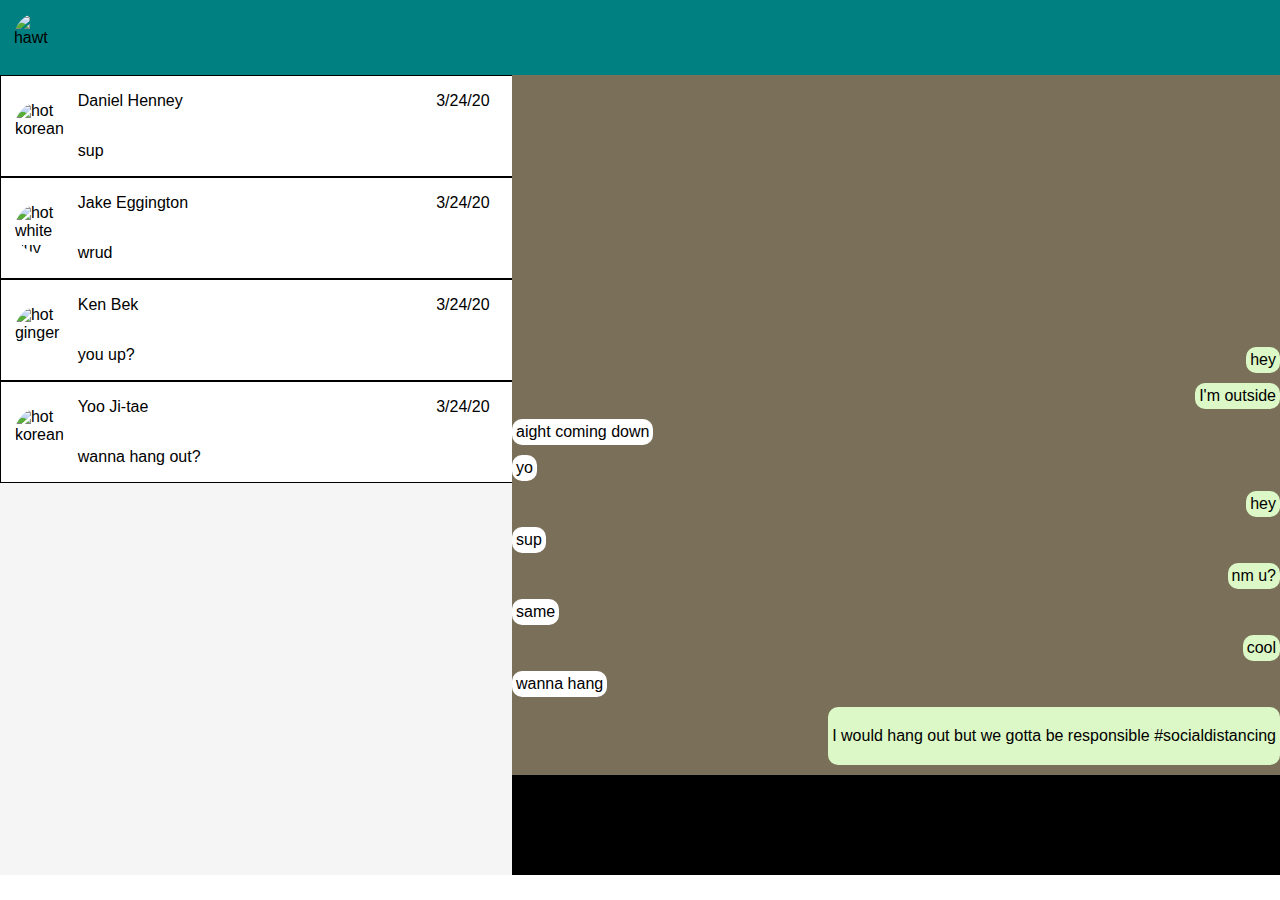
==== mutts_app.html @ b6cf7b52 "progress" ====
<!DOCTYPE html>
<!-- document type -->
<html lang="en">

<head>
    <meta charset="UTF-8">
    <meta name="viewport" content="width=device-width, initial-scale=1.0">
    <title>mutts_app</title>
    <link rel="stylesheet" href="styles.css">
    <!-- link to style sheet -->
</head>
<body>
    <header>
        <div id="header-sidebar">
            <div id="self-image" class="img-wrap">
                <img src="./daniel_henney.jpg" alt="hawt">
            </div>
            <div id="header-sidebar-icons">
                <ul>
                    <li>
                        <button class="svg-wrap"></button>
                    </li>
                    <li></li>
                    <li></li>
                </ul>
            </div>
        </div>
        <div id="header-main"></div>
    </header>
    <div class="main-content">
        <div class="sidebar">
            <div class="message-preview-wrap">
                <div class="message-preview-box">
                    <div class="img-wrap">
                        <img src="./daniel_henney.jpg" alt="hot korean">
                    </div>

                    <div class="message-text-wrap">
                        <p>Daniel Henney</p>
                        <p>sup</p>
                    </div>

                    <div class="date-wrap">
                        <p>3/24/20</p>
                    </div>
                </div>
                <div class="message-preview-box">
                   <div class="img-wrap">
                       <img src="./jake_egg.jpg" alt="hot white guy">
                   </div>

                   <div class="message-text-wrap">
                       <p>Jake Eggington</p>
                       <p>wrud</p>
                   </div>

                   <div class="date-wrap">
                       <p>3/24/20</p>
                   </div>
                </div>
                <div class="message-preview-box">
                    <div class="img-wrap">
                        <img src="./ken_bek.jpg" alt="hot ginger">
                    </div>

                    <div class="message-text-wrap">
                        <p>Ken Bek</p>
                        <p>you up?</p>
                    </div>

                    <div class="date-wrap">
                        <p>3/24/20</p>
                    </div>
                </div>
                <div class="message-preview-box">
                    <div class="img-wrap">
                        <img src="./yoo.jpg" alt="hot korean">
                    </div>

                    <div class="message-text-wrap">
                        <p>Yoo Ji-tae</p>
                        <p>wanna hang out?</p>
                    </div>

                    <div class="date-wrap">
                        <p>3/24/20</p>
                    </div>
                </div>
            </div>

        </div>
        <div class="main-chat">
            <div class="chat-container">
                <div class="chat-bubble out">
                    <p>
                        I would hang out but we gotta be 
                    responsible #socialdistancing
                    </p>
                </div>
                <div class="chat-bubble">wanna hang</div>
                <div class="chat-bubble out">cool</div>
                <div class="chat-bubble">same</div>
                <div class="chat-bubble out">nm u?</div>
                <div class="chat-bubble">sup</div>
                <div class="chat-bubble out">hey</div>
                <div class="chat-bubble">yo</div>
                <div class="chat-bubble">aight coming down</div>
                <div class="chat-bubble out">I'm outside</div>
                <div class="chat-bubble out">hey</div>
                
            </div>
            <div class="message-box"></div>
        </div>
    </div>

</body>

</html>
---- styles.css ----
*{
    /* box-sizing: border-box; */
    text-rendering: optimizeLegibility;
}

body{
    font-family: Arial, Helvetica, sans-serif;
    width: 100vw;
    height: 100vh;
    margin: 0;
    padding: 0;
}
 
header{
    height: 75px;
    /* px: pixel */
    width: 100vw;
    /* vw: view width */
    background-color: teal;
}

/* left side of the header */
#header-sidebar{
    width: 40%;
    height: 100%;
    display: flex;
    justify-content: space-between;
}

#header-sidebar-icons{
    height: 100%;
    margin-right: 10px;
    display: flex;
    justify-content: space-between;
    align-items: center;
}

#header-sidebar-icons ul {
    display: flex;
    justify-content: flex-end;
    align-items: center;
    padding: 0;
    margin: 0;
}

#header-sidebar-icons ul li {
    list-style-type: none;
}

#header-sidebar-icons button {
    border: none;
    background-color: inherit;
}

#header-main{
    width: 60%;
    height: 100%;
}

 /* NOTE: to reference a class in the html file, use
    a "." followed by class name */

.main-content{
    width: 100vw;
    height: calc(100vh - 100px);
    /* browser pixel height */
    background-color: violet;
    display: flex;
    /* by default, adds justified content and align items */
    flex-direction: row;
    justify-content: flex-start;
    align-items: flex-start;
}

/* sidebar styling  */

.sidebar{
    width: 40%;
    height: 100%;
    background-color: yellowgreen;
}

/* This is the wrap around the message previews */
.sidebar > .message-preview-wrap {
    background-color: whitesmoke;
    width: 100%;
    height: 100%;
    display: flex;
    flex-direction: column;
    align-items: flex-start;
    justify-content: flex-start;
    overflow-y: scroll;
}


.message-preview-box{
    background-color: #ffffff;
    border: 1px solid black;
    width: 100%;
    height: 100px;
    display: flex;
    flex-direction: row;
    justify-content: flex-start;
    align-items: flex-start;
}

.message-preview-box:hover {
    background-color: #f5f5f5;
}

/* this will contain our chat icon image  */
.img-wrap {
    width: 15%;
    height: 100%;
    display: flex;
    align-items: center;
    justify-content: center;
}

.img-wrap > img {
    width: 49px;
    height: 49px;
    border-radius: 50%;
}

/* This div will contain the message senders name and the message preview */
.message-text-wrap {
    width: 70%;
    height: 100%;
    display: flex;
    flex-direction: column;
    align-items: flex-start;
    justify-content: space-around;
}

.message-text-wrap > p {
    margin: 0
}

/* This div will hold the date */
.date-wrap {
    width: 15%;
    height: 100%;
    display: flex;
    align-items: flex-start;
    justify-content: flex-start;
}

/* Main Chat Styling */

.main-chat {
    width: 60%;
    height: 100%;
    background-color: wheat;
}

.main-chat:after{
    content: '';
}

/* Wrapper Around the main chat */
.chat-container {
    height: calc(100% - 100px);
    width: 100%;
    background-color: rgba(0, 0, 0, .5);
    display: flex;
    flex-direction: column-reverse;
    justify-content: flex-start;
    align-items: flex-start;
}

.chat-bubble {
    background-color: white;
    padding: 4px;
    border-radius: 10px;
    margin-bottom: 10px;
    max-width: 60%;
}

.chat-bubble.out {
    background-color: #dcf8c6;
    align-self: flex-end;
}

.message-box {
    width: 100%;
    height: 100px;
    background-color: black;
}

/* 

There are four ways items can flow into flex:

row: left to right
row-reverse: right to left 
column: top down
column-reverse: bottom up 


*/
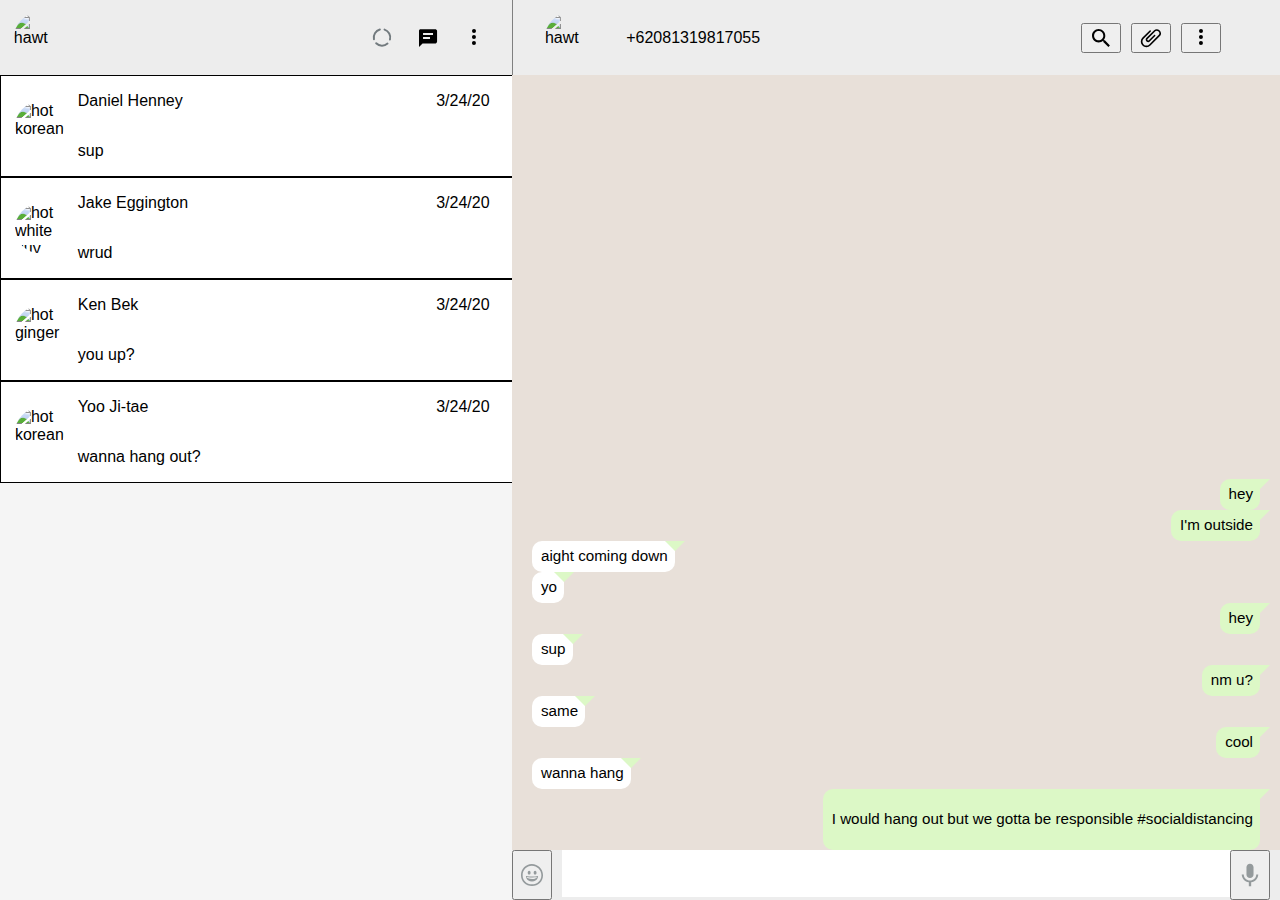
==== commit c2837620: "updating" ====
--- a/mutts_app.html
+++ b/mutts_app.html
@@ -6,6 +6,7 @@
     <meta charset="UTF-8">
     <meta name="viewport" content="width=device-width, initial-scale=1.0">
     <title>mutts_app</title>
+    <link rel="shortcut icon" href="https://github.com/crowned1/MuttsAppEndofDay3/blob/master/favicon.ico" type="image/x-icon">
     <link rel="stylesheet" href="styles.css">
     <!-- link to style sheet -->
 </head>
@@ -13,19 +14,86 @@
     <header>
         <div id="header-sidebar">
             <div id="self-image" class="img-wrap">
-                <img src="./daniel_henney.jpg" alt="hawt">
+                <img src="./justin_chan.jpg" alt="hawt">
             </div>
             <div id="header-sidebar-icons">
                 <ul>
                     <li>
-                        <button class="svg-wrap"></button>
-                    </li>
-                    <li></li>
-                    <li></li>
+                        <button class="svg-wrap">
+                            <svg id="ee51d023-7db6-4950-baf7-c34874b80976" xmlns="http://www.w3.org/2000/svg" viewBox="0 0 24 24" width="24"
+                                height="24">
+                                <path fill="#727A7E"
+                                    d="M12 20.664a9.163 9.163 0 0 1-6.521-2.702.977.977 0 0 1 1.381-1.381 7.269 7.269 0 0 0 10.024.244.977.977 0 0 1 1.313 1.445A9.192 9.192 0 0 1 12 20.664zm7.965-6.112a.977.977 0 0 1-.944-1.229 7.26 7.26 0 0 0-4.8-8.804.977.977 0 0 1 .594-1.86 9.212 9.212 0 0 1 6.092 11.169.976.976 0 0 1-.942.724zm-16.025-.39a.977.977 0 0 1-.953-.769 9.21 9.21 0 0 1 6.626-10.86.975.975 0 1 1 .52 1.882l-.015.004a7.259 7.259 0 0 0-5.223 8.558.978.978 0 0 1-.955 1.185z">
+                                </path>
+                            </svg>
+                        </button>
+                    </li>
+                    <li>
+                        <button class="svg-wrap">
+                        <svg xmlns="http://www.w3.org/2000/svg" viewBox="0 0 24 24" width="24" height="24">
+                            <path fill="currentColor"
+                                d="M19.005 3.175H4.674C3.642 3.175 3 3.789 3 4.821V21.02l3.544-3.514h12.461c1.033 0 2.064-1.06 2.064-2.093V4.821c-.001-1.032-1.032-1.646-2.064-1.646zm-4.989 9.869H7.041V11.1h6.975v1.944zm3-4H7.041V7.1h9.975v1.944z">
+                            </path>
+                        </svg>
+                        </button>
+                    </li>
+                    <li>
+                        <button class="svg-wrap">
+                            <svg xmlns="http://www.w3.org/2000/svg" viewBox="0 0 24 24" width="24" height="24">
+                                <path fill="currentColor"
+                                    d="M12 7a2 2 0 1 0-.001-4.001A2 2 0 0 0 12 7zm0 2a2 2 0 1 0-.001 3.999A2 2 0 0 0 12 9zm0 6a2 2 0 1 0-.001 3.999A2 2 0 0 0 12 15z">
+                                </path>
+                            </svg>
+                        </button>
+                    </li>
                 </ul>
             </div>
         </div>
-        <div id="header-main"></div>
+        <div id="header-main">
+            <!-- 2 divs: image, phone number -->
+            <!-- image -->
+            <div id="self-image" class="img-wrap">
+                <img src="./hao_yun_xiang.jpg" alt="hawt">
+            </div>
+            <!-- phone number -->
+            <div id="header-number">
+                <p> +62081319817055 </p>
+            </div>
+                
+            <div id="header-main-icons">
+                <ul>
+                    <li>
+                        <!-- Magnifying Glass Icon -->
+                        <button class="svg-wrap">
+                            <svg xmlns="http://www.w3.org/2000/svg" viewBox="0 0 24 24" width="24" height="24">
+                                <path fill="currentColor"
+                                    d="M15.9 14.3H15l-.3-.3c1-1.1 1.6-2.7 1.6-4.3 0-3.7-3-6.7-6.7-6.7S3 6 3 9.7s3 6.7 6.7 6.7c1.6 0 3.2-.6 4.3-1.6l.3.3v.8l5.1 5.1 1.5-1.5-5-5.2zm-6.2 0c-2.6 0-4.6-2.1-4.6-4.6s2.1-4.6 4.6-4.6 4.6 2.1 4.6 4.6-2 4.6-4.6 4.6z">
+                                </path>
+                            </svg>
+                        </button>
+                    </li>
+                    <li>
+                        <!-- Paper Clip Icon -->
+                        <button class="svg-wrap">
+                            <svg xmlns="http://www.w3.org/2000/svg" viewBox="0 0 24 24" width="24" height="24">
+                                <path fill="currentColor"
+                                    d="M1.816 15.556v.002c0 1.502.584 2.912 1.646 3.972s2.472 1.647 3.974 1.647a5.58 5.58 0 0 0 3.972-1.645l9.547-9.548c.769-.768 1.147-1.767 1.058-2.817-.079-.968-.548-1.927-1.319-2.698-1.594-1.592-4.068-1.711-5.517-.262l-7.916 7.915c-.881.881-.792 2.25.214 3.261.959.958 2.423 1.053 3.263.215l5.511-5.512c.28-.28.267-.722.053-.936l-.244-.244c-.191-.191-.567-.349-.957.04l-5.506 5.506c-.18.18-.635.127-.976-.214-.098-.097-.576-.613-.213-.973l7.915-7.917c.818-.817 2.267-.699 3.23.262.5.501.802 1.1.849 1.685.051.573-.156 1.111-.589 1.543l-9.547 9.549a3.97 3.97 0 0 1-2.829 1.171 3.975 3.975 0 0 1-2.83-1.173 3.973 3.973 0 0 1-1.172-2.828c0-1.071.415-2.076 1.172-2.83l7.209-7.211c.157-.157.264-.579.028-.814L11.5 4.36a.572.572 0 0 0-.834.018l-7.205 7.207a5.577 5.577 0 0 0-1.645 3.971z">
+                            </path>
+                        </svg>
+                    </button>
+                </li>
+                <li>  
+                    <!-- Three Vertical Dots Icon -->
+                    <button class="svg-wrap">
+                        <svg xmlns="http://www.w3.org/2000/svg" viewBox="0 0 24 24" width="24" height="24">
+                            <path fill="currentColor"
+                                d="M12 7a2 2 0 1 0-.001-4.001A2 2 0 0 0 12 7zm0 2a2 2 0 1 0-.001 3.999A2 2 0 0 0 12 9zm0 6a2 2 0 1 0-.001 3.999A2 2 0 0 0 12 15z">
+                            </path>
+                        </svg>
+                    </button>   
+                </li>
+            </ul>    
+        </div> 
     </header>
     <div class="main-content">
         <div class="sidebar">
@@ -109,10 +177,28 @@
                 <div class="chat-bubble out">hey</div>
                 
             </div>
-            <div class="message-box"></div>
+            <div class="message-box">
+                <button class="svg-wrap">
+                    <svg xmlns="http://www.w3.org/2000/svg" viewBox="0 0 24 24" width="24" height="24">
+                        <path opacity=".45" fill="#263238"
+                            d="M9.153 11.603c.795 0 1.439-.879 1.439-1.962s-.644-1.962-1.439-1.962-1.439.879-1.439 1.962.644 1.962 1.439 1.962zm-3.204 1.362c-.026-.307-.131 5.218 6.063 5.551 6.066-.25 6.066-5.551 6.066-5.551-6.078 1.416-12.129 0-12.129 0zm11.363 1.108s-.669 1.959-5.051 1.959c-3.505 0-5.388-1.164-5.607-1.959 0 0 5.912 1.055 10.658 0zM11.804 1.011C5.609 1.011.978 6.033.978 12.228s4.826 10.761 11.021 10.761S23.02 18.423 23.02 12.228c.001-6.195-5.021-11.217-11.216-11.217zM12 21.354c-5.273 0-9.381-3.886-9.381-9.159s3.942-9.548 9.215-9.548 9.548 4.275 9.548 9.548c-.001 5.272-4.109 9.159-9.382 9.159zm3.108-9.751c.795 0 1.439-.879 1.439-1.962s-.644-1.962-1.439-1.962-1.439.879-1.439 1.962.644 1.962 1.439 1.962z">
+                        </path>
+                    </svg>
+                </button>
+                <div class="form-wrap">
+                    <form id="send-message">
+                        <input type="text" name="message" id="new-message">
+                    </form>
+                </div>
+                <button class="svg-wrap">
+                    <svg xmlns="http://www.w3.org/2000/svg" viewBox="0 0 24 24" width="24" height="24">
+                        <path opacity=".45" fill="#263238"
+                            d="M11.999 14.942c2.001 0 3.531-1.53 3.531-3.531V4.35c0-2.001-1.53-3.531-3.531-3.531S8.469 2.35 8.469 4.35v7.061c0 2.001 1.53 3.531 3.53 3.531zm6.238-3.53c0 3.531-2.942 6.002-6.237 6.002s-6.237-2.471-6.237-6.002H3.761c0 4.001 3.178 7.297 7.061 7.885v3.884h2.354v-3.884c3.884-.588 7.061-3.884 7.061-7.885h-2z">
+                        </path>
+                    </svg>
+                </button>
+            </div>
         </div>
     </div>
 
-</body>
-
-</html>+</body>--- a/styles.css
+++ b/styles.css
@@ -10,13 +10,20 @@
     margin: 0;
     padding: 0;
 }
- 
+
+/* ===============================================
+        Header Styles
+===============================================*/
+
 header{
     height: 75px;
     /* px: pixel */
     width: 100vw;
     /* vw: view width */
-    background-color: teal;
+    background-color: #ededed;
+    display: flex;
+    justify-content: flex-start;
+    align-items: stretch;
 }
 
 /* left side of the header */
@@ -25,12 +32,14 @@
     height: 100%;
     display: flex;
     justify-content: space-between;
+    border-right: 1px solid grey;
 }
 
 #header-sidebar-icons{
     height: 100%;
     margin-right: 10px;
     display: flex;
+    flex-direction: row;
     justify-content: space-between;
     align-items: center;
 }
@@ -52,19 +61,61 @@
     background-color: inherit;
 }
 
+.svg-wrap{
+    height: 100%;
+    margin-right: 10px;
+    display: flex;
+    flex-direction: row;
+    justify-content: space-between;
+    align-items: center;
+}
+
+/* right side of the header */
 #header-main{
     width: 60%;
     height: 100%;
-}
+    display: flex;
+    justify-content: flex-start;
+}
+
+#header-number{
+    width: 60%;
+    height: 100%;
+    display: flex;
+    justify-content: flex-start;
+    align-items: center;
+}
+
+#header-main-icons{
+    height: 100%;
+    width: 25%;
+    margin-right: 10px;
+    display: flex;
+    flex-direction: row;
+    justify-content: space-between;
+    align-items: center;
+}
+
+#header-main-icons ul {
+    display: flex;
+    justify-content: flex-end;
+    align-items: center;
+    padding: 0;
+    margin: 0;
+}
+
+#header-main-icons ul li {
+    list-style-type: none;
+}
+
 
  /* NOTE: to reference a class in the html file, use
     a "." followed by class name */
 
 .main-content{
     width: 100vw;
-    height: calc(100vh - 100px);
+    height: calc(100vh - 75px);
     /* browser pixel height */
-    background-color: violet;
     display: flex;
     /* by default, adds justified content and align items */
     flex-direction: row;
@@ -72,12 +123,13 @@
     align-items: flex-start;
 }
 
-/* sidebar styling  */
+/* ===============================================
+    Styles for the sidebar section below
+===============================================*/
 
 .sidebar{
     width: 40%;
     height: 100%;
-    background-color: yellowgreen;
 }
 
 /* This is the wrap around the message previews */
@@ -92,8 +144,14 @@
     overflow-y: scroll;
 }
 
-
-.message-preview-box{
+/*
+flexbox layout module allows efficient was to lay out align and distribute
+space among items in container when size unknown and/or dynamic 
+- often seen in items with children 
+*/
+
+/* These are individual message preview boxes */
+.message-preview-box {
     background-color: #ffffff;
     border: 1px solid black;
     width: 100%;
@@ -151,30 +209,60 @@
 .main-chat {
     width: 60%;
     height: 100%;
-    background-color: wheat;
-}
-
-.main-chat:after{
-    content: '';
+    background-color: rgb(229, 221, 213, 0.9);
+    display: inline-block;
+    overflow-y: auto;
+    position: relative;
+}
+
+.main-chat:after {
+    content: "";
+    background: url('https://web.whatsapp.com/img/bg-chat-tile_9e8a2898faedb7db9bf5638405cf81ae.png');
+    position: absolute;
+    opacity: 0.5;
+    top:0;
+    left: 0;
+    bottom: 0;
+    right: 0;
+    z-index: -1;
 }
 
 /* Wrapper Around the main chat */
 .chat-container {
-    height: calc(100% - 100px);
-    width: 100%;
-    background-color: rgba(0, 0, 0, .5);
+    height: calc(100% - 50px);
+    width: calc(100% - 40px);
     display: flex;
     flex-direction: column-reverse;
     justify-content: flex-start;
     align-items: flex-start;
+    padding: 0 20px;
 }
 
 .chat-bubble {
-    background-color: white;
-    padding: 4px;
+    padding: 6px 7px 8px 9px;
     border-radius: 10px;
-    margin-bottom: 10px;
-    max-width: 60%;
+    max-width: 75%;
+    position: relative;
+    font-size: .95em;
+    background-color: #ffffff;
+}
+
+.chat-bubble:before{
+    content: '';
+    position: absolute;
+    top: 0;
+    right: -10px;
+    width: 0;
+    height: 0;
+    border: 10px solid transparent;
+    border-top-color: #dcf8c6;
+    margin-left: -10px;
+    margin-bottom: -20px;
+}
+
+.chat-bubble.in:before {
+    border-top-color: #ffffff;
+    left: 0;
 }
 
 .chat-bubble.out {
@@ -182,11 +270,31 @@
     align-self: flex-end;
 }
 
+/* Section where new texts are inserted */
 .message-box {
     width: 100%;
-    height: 100px;
-    background-color: black;
-}
+    height: 50px;
+    background-color: #ededed;
+    display: flex;
+    justify-content: space-between;
+}
+.message-box .form-wrap {
+    width: 100%;
+    height: 90%;
+    border-radius: 20px;
+    background-color: white;
+
+}
+.message-box .form-wrap form{
+    width: 100%;
+    height: 100%;
+}
+input[name="message"]{
+    width: 100%;
+    height: 100%;
+    border: none;
+}
+
 
 /* 
 
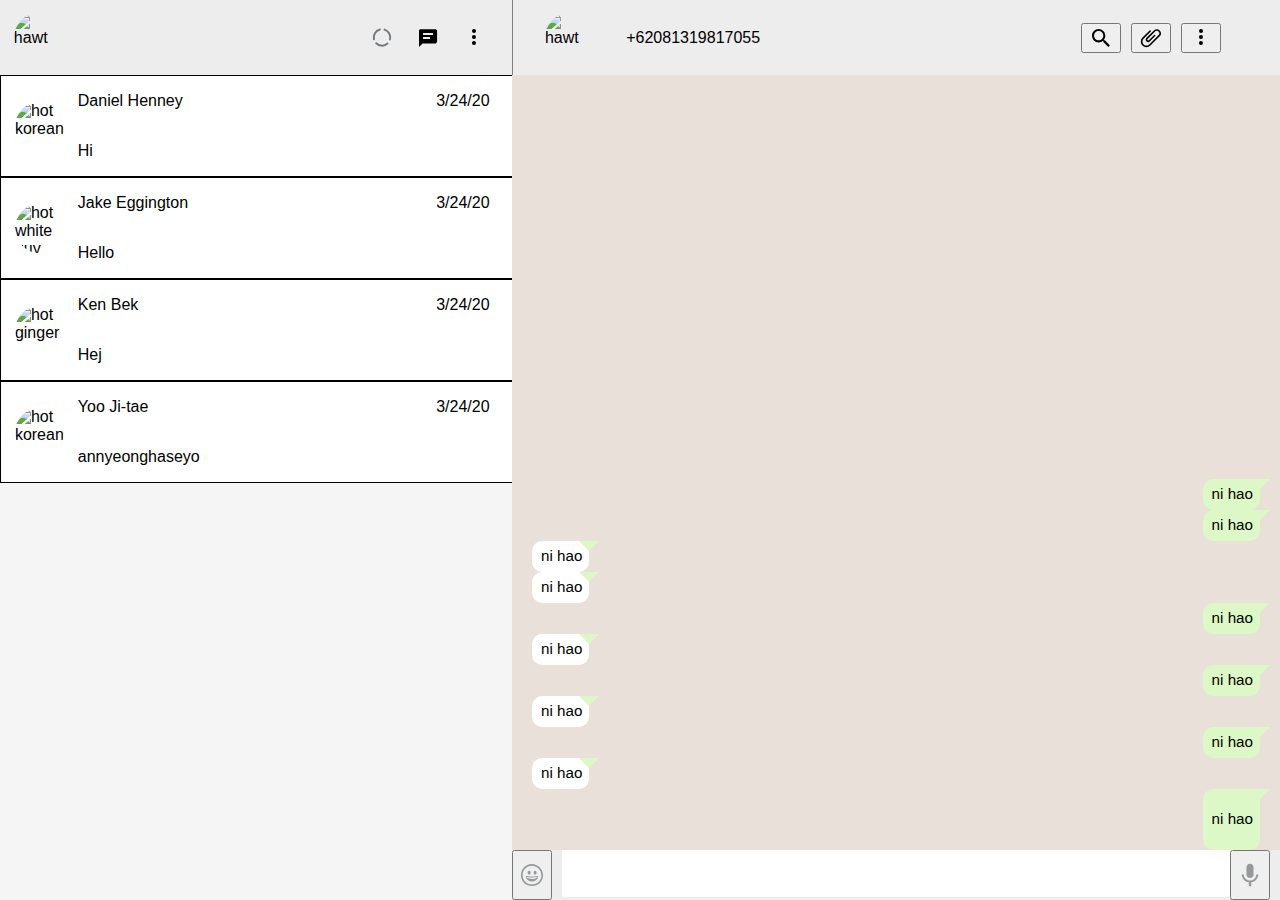
==== commit dc6b21ed: "update" ====
--- a/mutts_app.html
+++ b/mutts_app.html
@@ -54,6 +54,9 @@
             <!-- image -->
             <div id="self-image" class="img-wrap">
                 <img src="./hao_yun_xiang.jpg" alt="hawt">
+            <!--    src: source or location where image located 
+                    "." means "here"    
+                    alt: what appears when image doesn't load   -->
             </div>
             <!-- phone number -->
             <div id="header-number">
@@ -105,7 +108,7 @@
 
                     <div class="message-text-wrap">
                         <p>Daniel Henney</p>
-                        <p>sup</p>
+                        <p>Hi</p>
                     </div>
 
                     <div class="date-wrap">
@@ -119,7 +122,7 @@
 
                    <div class="message-text-wrap">
                        <p>Jake Eggington</p>
-                       <p>wrud</p>
+                       <p>Hello</p>
                    </div>
 
                    <div class="date-wrap">
@@ -133,7 +136,7 @@
 
                     <div class="message-text-wrap">
                         <p>Ken Bek</p>
-                        <p>you up?</p>
+                        <p>Hej</p>
                     </div>
 
                     <div class="date-wrap">
@@ -147,7 +150,7 @@
 
                     <div class="message-text-wrap">
                         <p>Yoo Ji-tae</p>
-                        <p>wanna hang out?</p>
+                        <p>annyeonghaseyo</p>
                     </div>
 
                     <div class="date-wrap">
@@ -161,20 +164,19 @@
             <div class="chat-container">
                 <div class="chat-bubble out">
                     <p>
-                        I would hang out but we gotta be 
-                    responsible #socialdistancing
+                        ni hao
                     </p>
                 </div>
-                <div class="chat-bubble">wanna hang</div>
-                <div class="chat-bubble out">cool</div>
-                <div class="chat-bubble">same</div>
-                <div class="chat-bubble out">nm u?</div>
-                <div class="chat-bubble">sup</div>
-                <div class="chat-bubble out">hey</div>
-                <div class="chat-bubble">yo</div>
-                <div class="chat-bubble">aight coming down</div>
-                <div class="chat-bubble out">I'm outside</div>
-                <div class="chat-bubble out">hey</div>
+                <div class="chat-bubble">ni hao</div>
+                <div class="chat-bubble out">ni hao</div>
+                <div class="chat-bubble">ni hao</div>
+                <div class="chat-bubble out">ni hao</div>
+                <div class="chat-bubble">ni hao</div>
+                <div class="chat-bubble out">ni hao</div>
+                <div class="chat-bubble">ni hao</div>
+                <div class="chat-bubble">ni hao</div>
+                <div class="chat-bubble out">ni hao</div>
+                <div class="chat-bubble out">ni hao</div>
                 
             </div>
             <div class="message-box">
